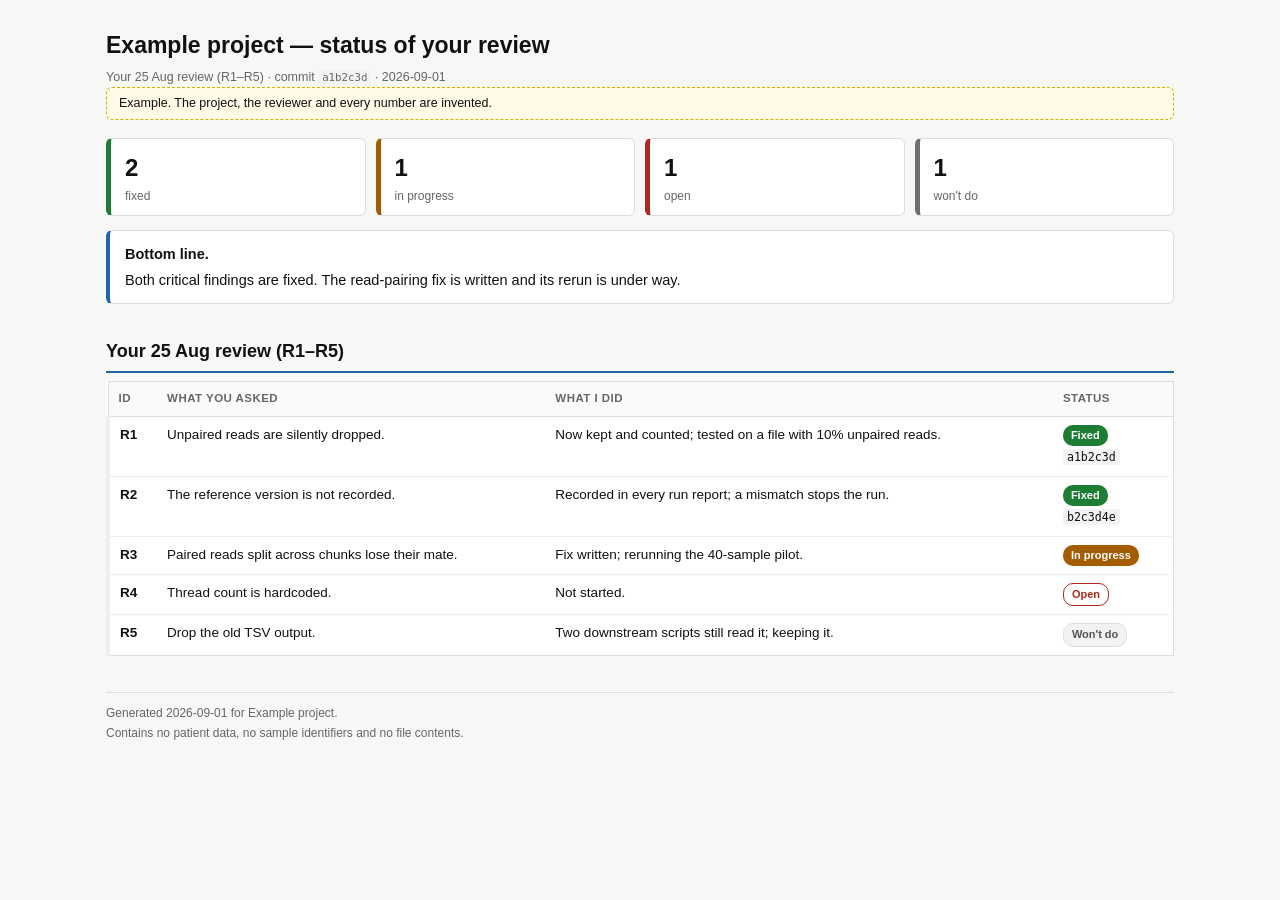
==== examples/2026-09-01_status.html @ 61b4e247 "Simplify status type: one question, one table per source, four statuses Status now answers only "did" ====
<!DOCTYPE html>
<html lang="en" style="color-scheme:light">
<head>
<meta charset="utf-8">
<meta name="viewport" content="width=device-width, initial-scale=1">
<meta name="color-scheme" content="light">
<meta name="generator" content="html-report">
<meta name="html-report-type" content="status">
<title>Example review status</title>
<style>
  /* Lab house style. Light only, by rule: never add a dark-mode media query or theme toggle. */
  :root { color-scheme: light;
    --plane:#f7f7f5; --surface:#ffffff; --soft:#f2f3f5; --ink:#111111; --ink-2:#444444;
    --mute:#666666; --rule:#dddddd; --rule-2:#eeeeee;
    --accent:#2166ac; --accent-soft:#e8f0fc;
    --ok:#1e7d34;   --ok-soft:#e5f4ec;     /* fixed / done / pass   */
    --info:#1660a8; --info-soft:#e8f0fc;   /* validated / answered  */
    --chg:#a35d00;  --chg-soft:#fbf0e0;    /* changed / in progress */
    --bad:#b3261e;  --bad-soft:#fbe9e7;    /* open / failed / risk  */
    --park:#6e6e73; --park-soft:#f2f2f2;   /* deferred / parked     */
    --dec:#6b4fb3;                          /* needs his decision    */
    --nf:#8a1538; }                         /* asked, not found in code */
  * { box-sizing:border-box; }
  html, body { background:var(--plane); color:var(--ink); margin:0; }
  body { font:14.5px/1.55 Arial, Helvetica, sans-serif; }
  main { max-width:1100px; margin:0 auto; padding:28px 16px 60px; }

  h1 { font-size:23px; margin:0 0 4px; }
  h2 { font-size:18px; margin:34px 0 8px; padding-bottom:5px; border-bottom:2px solid var(--accent); }
  h2 .cnt { font-weight:normal; color:var(--mute); font-size:13px; }
  h3 { font-size:15px; margin:18px 0 6px; }
  p { margin:0 0 10px; max-width:88ch; }
  ul, ol { padding-left:20px; margin:0 0 10px; } li { margin:3px 0; }
  .meta, .muted { color:var(--mute); font-size:12.5px; }
  .meta { margin:2px 0 0; }
  code { font-family:ui-monospace, Menlo, Consolas, monospace; font-size:.86em;
         background:var(--soft); padding:1px 4px; border-radius:3px; overflow-wrap:anywhere; }
  pre { background:var(--soft); border:1px solid var(--rule); border-radius:6px; padding:10px 12px;
        overflow-x:auto; font-size:12.5px; line-height:1.45; }
  pre code { background:none; padding:0; }

  /* KPI tiles: a number and a label, nothing else */
  .tiles { display:grid; grid-template-columns:repeat(auto-fit, minmax(130px, 1fr)); gap:10px; margin:18px 0 8px; }
  .tile { background:var(--surface); border:1px solid var(--rule); border-left:5px solid var(--rule);
          border-radius:6px; padding:10px 14px; }
  .tile .n { font-size:24px; font-weight:bold; font-variant-numeric:tabular-nums; }
  .tile .l { font-size:12px; color:var(--mute); }
  .tile.ok { border-left-color:var(--ok); } .tile.info { border-left-color:var(--info); }
  .tile.chg { border-left-color:var(--chg); } .tile.bad { border-left-color:var(--bad); }
  .tile.park { border-left-color:var(--park); } .tile.dec { border-left-color:var(--dec); }
  .tile.nf { border-left-color:var(--nf); }

  /* Callouts: the bottom line, a warning, or an ask */
  .note { background:var(--surface); border:1px solid var(--rule); border-left:4px solid var(--accent);
          border-radius:6px; padding:12px 15px; margin:14px 0; }
  .note > b:first-child { display:block; margin-bottom:3px; }
  .note.ok { border-left-color:var(--ok); } .note.chg { border-left-color:var(--chg); }
  .note.bad { border-left-color:var(--bad); background:#fffaf9; }

  /* Cards for prose-heavy sections */
  .card { background:var(--surface); border:1px solid var(--rule); border-radius:8px; padding:16px 20px; margin:12px 0; }

  /* Tables: always inside .tw so wide tables scroll instead of breaking the page */
  .tw { overflow-x:auto; margin:8px 0 14px; }
  table { border-collapse:collapse; width:100%; background:var(--surface); border:1px solid var(--rule);
          font-size:13.5px; }
  th, td { text-align:left; vertical-align:top; padding:8px 10px; border-bottom:1px solid var(--rule-2); }
  th { background:#fafafa; color:var(--mute); font-size:11.5px; font-weight:bold;
       text-transform:uppercase; letter-spacing:.04em; border-bottom:1px solid var(--rule); }
  tr:last-child td { border-bottom:none; }
  td.num, th.num { text-align:right; font-variant-numeric:tabular-nums; white-space:nowrap; }
  td.id { font-weight:bold; white-space:nowrap; border-left:4px solid var(--rule-2); }
  td.id.bad { border-left-color:var(--bad); } td.id.chg { border-left-color:var(--chg); }
  td.st { white-space:nowrap; }

  /* Status pills: one vocabulary across every report */
  .pill { display:inline-block; font-size:11px; font-weight:bold; padding:2px 8px; border-radius:10px;
          white-space:nowrap; vertical-align:1px; }
  .pill.ok { background:var(--ok); color:#fff; }       /* Fixed, Done, Pass      */
  .pill.info { background:var(--info); color:#fff; }   /* Validated, Answered    */
  .pill.chg { background:var(--chg); color:#fff; }     /* In progress, Changed   */
  .pill.bad { background:#fff; color:var(--bad); border:1px solid var(--bad); }  /* Open, Failed */
  .pill.park { background:var(--park-soft); color:#555; border:1px solid var(--rule); } /* Deferred */
  .pill.dec { background:var(--dec); color:#fff; }    /* Decision needed        */
  .pill.nf { background:var(--nf); color:#fff; }      /* Not found              */
  .chg-mark { color:var(--chg); font-weight:bold; }   /* ● changed since the last report */
  tr.changed td.id { border-left-color:var(--chg); }
  .up { color:var(--ok); font-weight:bold; } .down { color:var(--bad); font-weight:bold; }

  /* Figures: embedded PNG (base64) or inline SVG, always with a caption */
  figure { margin:14px 0; background:var(--surface); border:1px solid var(--rule); border-radius:6px; padding:10px; }
  figure img, figure svg { display:block; max-width:100%; height:auto; margin:0 auto; }
  figcaption { font-size:12.5px; color:var(--ink-2); margin-top:8px; }
  figcaption b { color:var(--ink); }

  details { background:var(--surface); border:1px solid var(--rule); border-radius:6px; padding:8px 14px; margin:10px 0; }
  summary { cursor:pointer; color:var(--accent); font-weight:bold; font-size:13.5px; }
  details[open] summary { margin-bottom:8px; }

  .key { display:flex; flex-wrap:wrap; gap:16px; font-size:11.5px; color:var(--mute); margin:8px 2px 0; }
  .key i { display:inline-block; width:10px; height:10px; border-radius:2px; margin-right:5px; vertical-align:-1px; }

  footer { margin-top:36px; padding-top:10px; border-top:1px solid var(--rule); color:var(--mute);
           font-size:12px; line-height:1.7; }

  /* Long status tables: add class="stack" so rows become cards on a phone.
     Put data-label="..." on each <td> for the field name. */
  @media (max-width: 720px) {
    table.stack, table.stack tbody, table.stack tr, table.stack td { display:block; width:100%; }
    table.stack thead { display:none; }
    table.stack { border:none; background:none; }
    table.stack tr { background:var(--surface); border:1px solid var(--rule); border-radius:6px; margin:0 0 10px; padding:6px 10px; }
    table.stack td { border:none; padding:3px 0; }
    table.stack td[data-label]::before { content:attr(data-label) ": "; font-weight:bold; color:var(--mute); }
  }
  @media (max-width: 640px) {
    main { padding:20px 16px 48px; }
    h1 { font-size:20px; }
    .tile .n { font-size:20px; }
  }
  @media print {
    html, body { background:#fff; }
    main { max-width:none; padding:0; }
    .tile, .note, .card, figure, table, details { break-inside:avoid; }
    h2 { break-after:avoid; }
    details:not([open]) > *:not(summary) { display:block; }
    a { color:inherit; text-decoration:none; }
  }

  /* Additions for html-report */
  td.id .sev { display:block; font-weight:normal; font-size:10px; color:var(--mute); margin-top:3px; }
  td .more { font-size:12.5px; white-space:nowrap; }
  .attn { background:#fff6f5; border:1px solid #f1c9c5; border-radius:6px; padding:10px 16px; margin:14px 0; }
  .attn h3 { margin:6px 0; font-size:15px; }
  .attn ul { margin:4px 0 8px; }
  svg.bars text { font:12px Arial, Helvetica, sans-serif; fill:var(--ink); }
  svg.bars text.v { fill:var(--ink-2); }
  svg.bars line { stroke:var(--rule); }
  ol.asks li { margin:0 0 9px; }
  /* brief: one screen, one page when printed */
  main.brief { max-width:760px; }
  main.brief h2 { font-size:16px; margin:22px 0 6px; }
  .demo { background:#fffbe6; border:1px dashed #d4b106; border-radius:6px; padding:6px 12px; font-size:12.5px; margin:0 0 14px; }
  /* Tabs: CSS only, no JavaScript. Printing, or a viewer without CSS, shows every panel in order. */
  .tabs { margin-top:20px; }
  .tabs > input { position:absolute; opacity:0; pointer-events:none; }
  .tabbar { display:flex; flex-wrap:wrap; gap:4px; border-bottom:1px solid var(--rule); }
  .tabbar label { padding:9px 14px; font-size:13.5px; font-weight:bold; color:var(--mute); cursor:pointer;
                  border:1px solid transparent; border-bottom:none; border-radius:6px 6px 0 0; white-space:nowrap; }
  .tabbar label:hover { color:var(--ink); background:var(--soft); }
  .tabs > .panel { display:none; padding-top:6px; }
  .tabs > .panel > h2:first-child { border-bottom:none; margin-top:14px; }
  p.lede { color:var(--ink-2); font-size:15px; }
  @media (max-width: 640px) { .tabbar label { padding:7px 9px; font-size:12.5px; white-space:normal; } }
  @media print {
    .tabbar { display:none; }
    .tabs > .panel { display:block !important; break-before:page; }
  }
</style>
</head>
<body><main>

<h1>Example project — status of your review</h1>
<p class="meta">Your 25 Aug review (R1–R5) · commit <code>a1b2c3d</code> &middot; 2026-09-01</p>
<div class="demo">Example. The project, the reviewer and every number are invented.</div>
<div class="tiles"><div class="tile ok" data-status="fixed"><div class="n">2</div><div class="l">fixed</div></div>
<div class="tile chg" data-status="progress"><div class="n">1</div><div class="l">in progress</div></div>
<div class="tile bad" data-status="open"><div class="n">1</div><div class="l">open</div></div>
<div class="tile park" data-status="wontdo"><div class="n">1</div><div class="l">won&#x27;t do</div></div></div>
<div class="note"><b>Bottom line.</b> Both critical findings are fixed. The read-pairing fix is written and its rerun is under way.</div>
<h2>Your 25 Aug review (R1–R5)</h2>
<div class="tw"><table class="stack"><thead><tr><th>ID</th><th>What you asked</th><th>What I did</th><th>Status</th></tr></thead><tbody>
<tr><td class="id" data-label="ID">R1</td><td data-label="Asked">Unpaired reads are silently dropped.</td><td data-label="Did">Now kept and counted; tested on a file with 10% unpaired reads.</td><td class="st" data-label="Status"><span class="pill ok" data-status="fixed">Fixed</span><br><code>a1b2c3d</code></td></tr>
<tr><td class="id" data-label="ID">R2</td><td data-label="Asked">The reference version is not recorded.</td><td data-label="Did">Recorded in every run report; a mismatch stops the run.</td><td class="st" data-label="Status"><span class="pill ok" data-status="fixed">Fixed</span><br><code>b2c3d4e</code></td></tr>
<tr><td class="id" data-label="ID">R3</td><td data-label="Asked">Paired reads split across chunks lose their mate.</td><td data-label="Did">Fix written; rerunning the 40-sample pilot.</td><td class="st" data-label="Status"><span class="pill chg" data-status="progress">In progress</span></td></tr>
<tr><td class="id" data-label="ID">R4</td><td data-label="Asked">Thread count is hardcoded.</td><td data-label="Did">Not started.</td><td class="st" data-label="Status"><span class="pill bad" data-status="open">Open</span></td></tr>
<tr><td class="id" data-label="ID">R5</td><td data-label="Asked">Drop the old TSV output.</td><td data-label="Did">Two downstream scripts still read it; keeping it.</td><td class="st" data-label="Status"><span class="pill park" data-status="wontdo">Won't do</span></td></tr>
</tbody></table></div>
<footer>Generated 2026-09-01 for Example project.<br>Contains no patient data, no sample identifiers and no file contents.</footer>

</main></body></html>
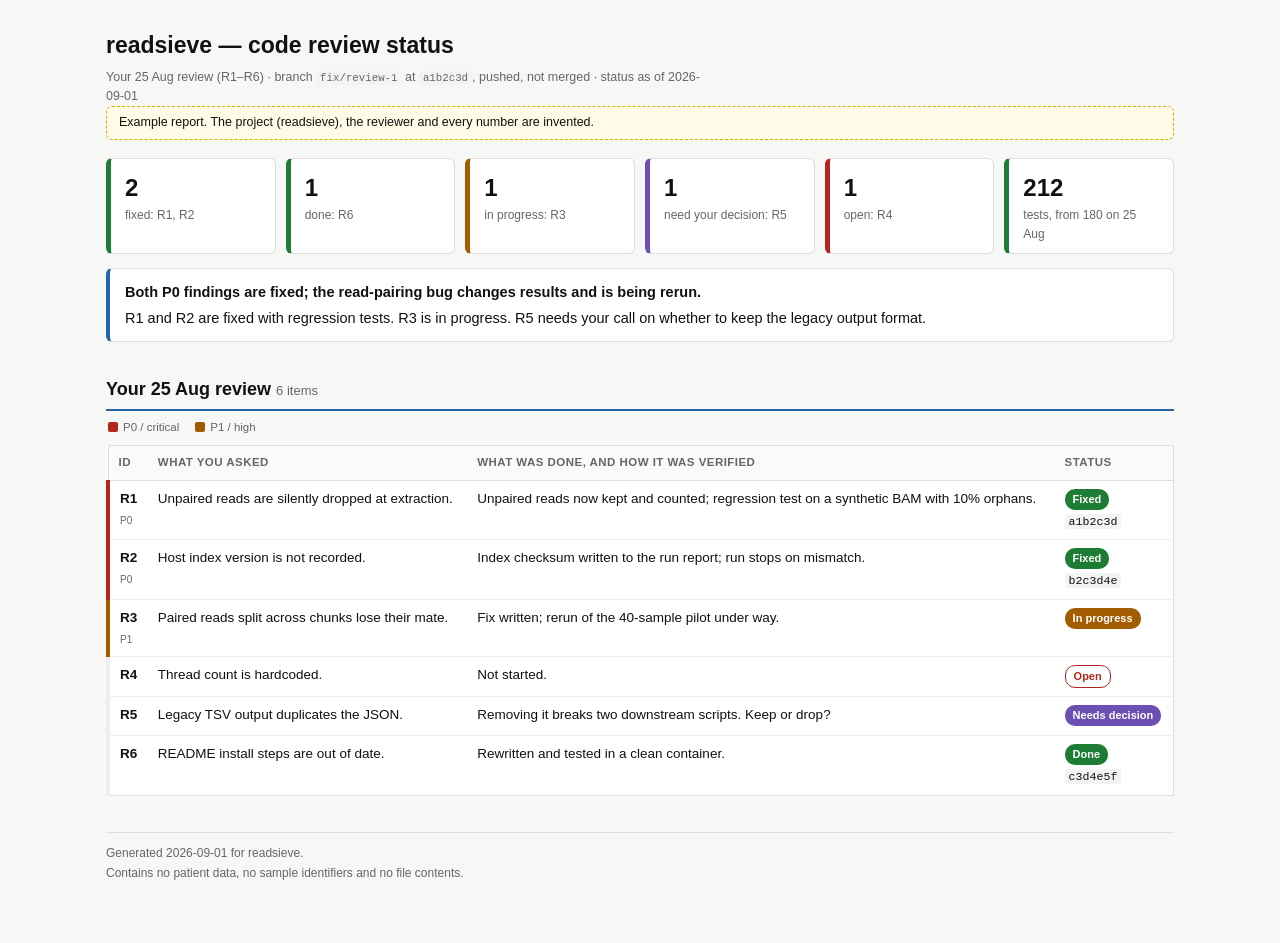
==== commit 3ad69e2c: "Add html-report skill: YAML-spec HTML reports in four types status (round/ledger, tiles counted from" ====
--- a/examples/2026-09-01_status.html
+++ b/examples/2026-09-01_status.html
@@ -6,7 +6,7 @@
 <meta name="color-scheme" content="light">
 <meta name="generator" content="html-report">
 <meta name="html-report-type" content="status">
-<title>Example review status</title>
+<title>readsieve code review status</title>
 <style>
   /* Lab house style. Light only, by rule: never add a dark-mode media query or theme toggle. */
   :root { color-scheme: light;
@@ -160,22 +160,26 @@
 </head>
 <body><main>
 
-<h1>Example project — status of your review</h1>
-<p class="meta">Your 25 Aug review (R1–R5) · commit <code>a1b2c3d</code> &middot; 2026-09-01</p>
-<div class="demo">Example. The project, the reviewer and every number are invented.</div>
-<div class="tiles"><div class="tile ok" data-status="fixed"><div class="n">2</div><div class="l">fixed</div></div>
-<div class="tile chg" data-status="progress"><div class="n">1</div><div class="l">in progress</div></div>
-<div class="tile bad" data-status="open"><div class="n">1</div><div class="l">open</div></div>
-<div class="tile park" data-status="wontdo"><div class="n">1</div><div class="l">won&#x27;t do</div></div></div>
-<div class="note"><b>Bottom line.</b> Both critical findings are fixed. The read-pairing fix is written and its rerun is under way.</div>
-<h2>Your 25 Aug review (R1–R5)</h2>
-<div class="tw"><table class="stack"><thead><tr><th>ID</th><th>What you asked</th><th>What I did</th><th>Status</th></tr></thead><tbody>
-<tr><td class="id" data-label="ID">R1</td><td data-label="Asked">Unpaired reads are silently dropped.</td><td data-label="Did">Now kept and counted; tested on a file with 10% unpaired reads.</td><td class="st" data-label="Status"><span class="pill ok" data-status="fixed">Fixed</span><br><code>a1b2c3d</code></td></tr>
-<tr><td class="id" data-label="ID">R2</td><td data-label="Asked">The reference version is not recorded.</td><td data-label="Did">Recorded in every run report; a mismatch stops the run.</td><td class="st" data-label="Status"><span class="pill ok" data-status="fixed">Fixed</span><br><code>b2c3d4e</code></td></tr>
-<tr><td class="id" data-label="ID">R3</td><td data-label="Asked">Paired reads split across chunks lose their mate.</td><td data-label="Did">Fix written; rerunning the 40-sample pilot.</td><td class="st" data-label="Status"><span class="pill chg" data-status="progress">In progress</span></td></tr>
-<tr><td class="id" data-label="ID">R4</td><td data-label="Asked">Thread count is hardcoded.</td><td data-label="Did">Not started.</td><td class="st" data-label="Status"><span class="pill bad" data-status="open">Open</span></td></tr>
-<tr><td class="id" data-label="ID">R5</td><td data-label="Asked">Drop the old TSV output.</td><td data-label="Did">Two downstream scripts still read it; keeping it.</td><td class="st" data-label="Status"><span class="pill park" data-status="wontdo">Won't do</span></td></tr>
+<h1>readsieve — code review status</h1>
+<p class="meta">Your 25 Aug review (R1–R6) · branch <code>fix/review-1</code> at <code>a1b2c3d</code>, pushed, not merged &middot; status as of 2026-09-01</p>
+<div class="demo">Example report. The project (readsieve), the reviewer and every number are invented.</div>
+<div class="tiles"><div class="tile ok" data-status="fixed"><div class="n">2</div><div class="l">fixed: R1, R2</div></div>
+<div class="tile ok" data-status="done"><div class="n">1</div><div class="l">done: R6</div></div>
+<div class="tile chg" data-status="progress"><div class="n">1</div><div class="l">in progress: R3</div></div>
+<div class="tile dec" data-status="decision"><div class="n">1</div><div class="l">need your decision: R5</div></div>
+<div class="tile bad" data-status="open"><div class="n">1</div><div class="l">open: R4</div></div>
+<div class="tile ok"><div class="n">212</div><div class="l">tests, from 180 on 25 Aug</div></div></div>
+<div class="note "><b>Both P0 findings are fixed; the read-pairing bug changes results and is being rerun.</b> R1 and R2 are fixed with regression tests. R3 is in progress. R5 needs your call on whether to keep the legacy output format.</div>
+<h2>Your 25 Aug review <span class="cnt">6 items</span></h2>
+<div class="key"><span><i style="background:var(--bad)"></i>P0 / critical</span><span><i style="background:var(--chg)"></i>P1 / high</span></div>
+<div class="tw"><table class="stack"><thead><tr><th>ID</th><th>What you asked</th><th>What was done, and how it was verified</th><th>Status</th></tr></thead><tbody>
+<tr><td class="id bad" data-label="ID">R1<span class="sev">P0</span></td><td data-label="Asked">Unpaired reads are silently dropped at extraction.</td><td data-label="Done">Unpaired reads now kept and counted; regression test on a synthetic BAM with 10% orphans.</td><td class="st" data-label="Status"><span class="pill ok" data-status="fixed">Fixed</span><br><code>a1b2c3d</code></td></tr>
+<tr><td class="id bad" data-label="ID">R2<span class="sev">P0</span></td><td data-label="Asked">Host index version is not recorded.</td><td data-label="Done">Index checksum written to the run report; run stops on mismatch.</td><td class="st" data-label="Status"><span class="pill ok" data-status="fixed">Fixed</span><br><code>b2c3d4e</code></td></tr>
+<tr><td class="id chg" data-label="ID">R3<span class="sev">P1</span></td><td data-label="Asked">Paired reads split across chunks lose their mate.</td><td data-label="Done">Fix written; rerun of the 40-sample pilot under way.</td><td class="st" data-label="Status"><span class="pill chg" data-status="progress">In progress</span></td></tr>
+<tr><td class="id" data-label="ID">R4</td><td data-label="Asked">Thread count is hardcoded.</td><td data-label="Done">Not started.</td><td class="st" data-label="Status"><span class="pill bad" data-status="open">Open</span></td></tr>
+<tr><td class="id" data-label="ID">R5</td><td data-label="Asked">Legacy TSV output duplicates the JSON.</td><td data-label="Done">Removing it breaks two downstream scripts. Keep or drop?</td><td class="st" data-label="Status"><span class="pill dec" data-status="decision">Needs decision</span></td></tr>
+<tr><td class="id" data-label="ID">R6</td><td data-label="Asked">README install steps are out of date.</td><td data-label="Done">Rewritten and tested in a clean container.</td><td class="st" data-label="Status"><span class="pill ok" data-status="done">Done</span><br><code>c3d4e5f</code></td></tr>
 </tbody></table></div>
-<footer>Generated 2026-09-01 for Example project.<br>Contains no patient data, no sample identifiers and no file contents.</footer>
+<footer>Generated 2026-09-01 for readsieve.<br>Contains no patient data, no sample identifiers and no file contents.</footer>
 
 </main></body></html>
